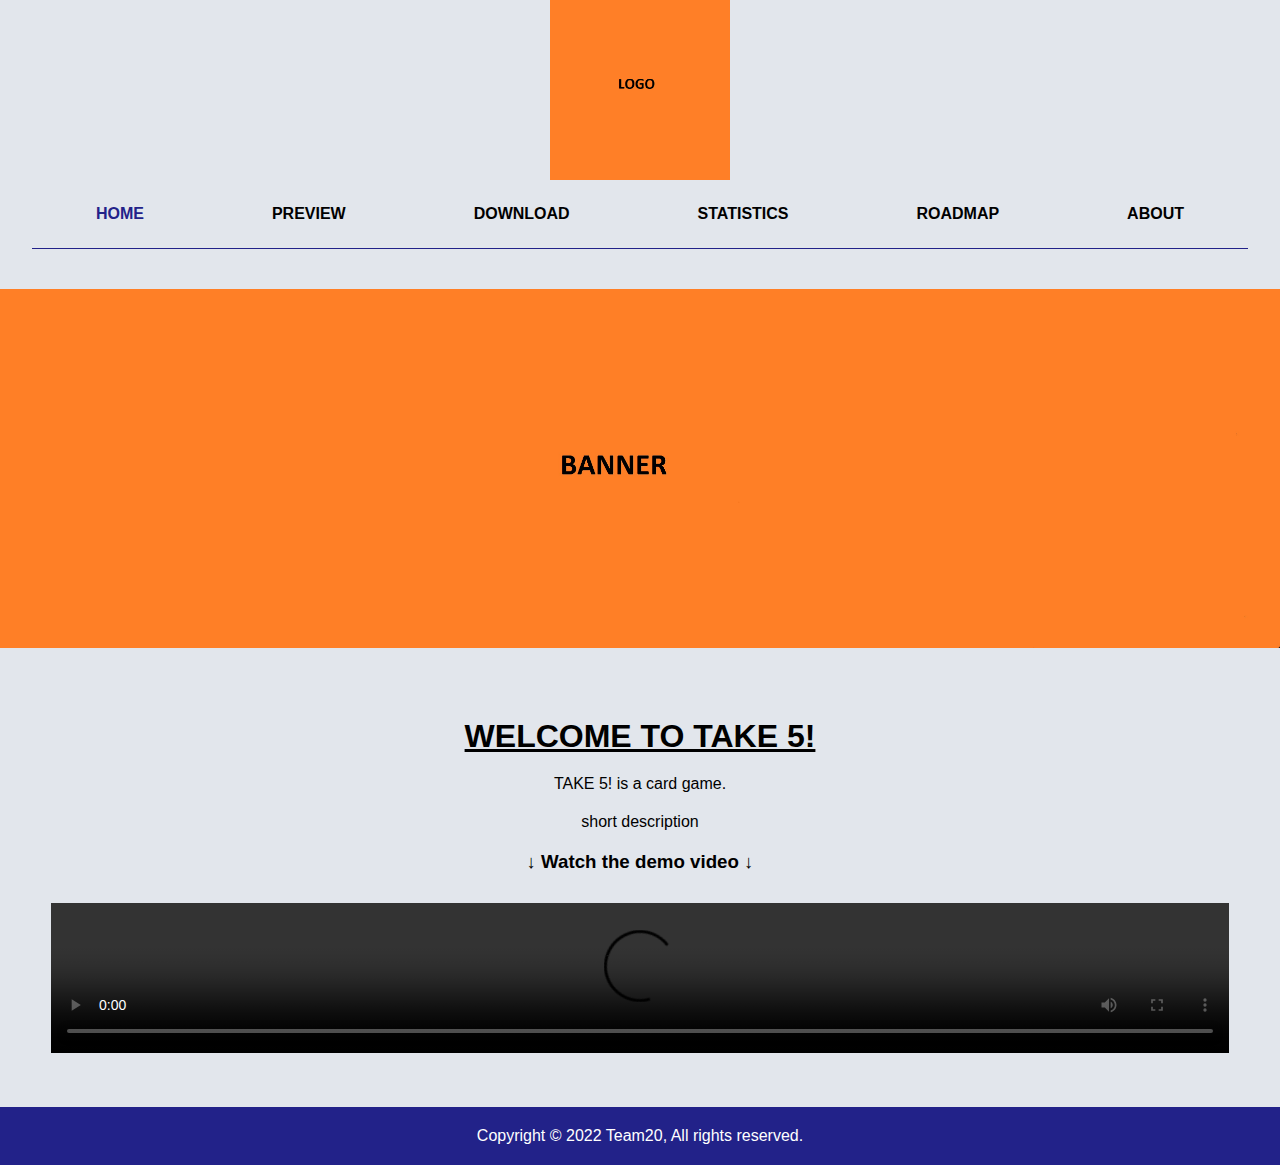
==== Integration 2 - TAKE5 - Website/index.html @ 984772c2 "first blueprint of the website, more like a template" ====
<!DOCTYPE html>
<html lang="en">
<head>
    <meta charset="UTF-8">
    <title>Home - TAKE5!</title>
    <link rel="stylesheet" href="CSS/stylesheet.css">
    <link rel="icon" href="MEDIA/layout/favicon.ico">
    <script src="JavaScript/main_script.js"></script>
</head>

<body>

<header>
    <img class="logo" src="MEDIA/layout/logo.png" alt="Website logo">
    <nav>
        <ul>
            <li><a href="index.html" class="current">HOME</a></li>
            <li><a href="HTML/preview.html">PREVIEW</a></li>
            <li><a href="HTML/download.html">DOWNLOAD</a></li>
            <li><a href="HTML/statistics.html">STATISTICS</a></li>
            <li><a href="HTML/roadmap.html">ROADMAP</a></li>
            <li><a href="HTML/about.html">ABOUT</a></li>
        </ul>
    </nav>
</header>

<img class="banner" src="MEDIA/layout/home-banner.jpg" alt="Website banner"/>

<main class="centered">
    <h1>WELCOME TO TAKE 5!</h1>
    <p>TAKE 5! is a card game. </p>
    <p>short description</p>
    <h3>&#8595; Watch the demo video &#8595;</h3>
    <video controls src="MEDIA/videos/home-demo-video.mp4"></video>
</main>

<footer>
    Copyright &copy; 2022 Team20, All rights reserved.
</footer>

</body>
</html>
---- Integration 2 - TAKE5 - Website/CSS/stylesheet.css ----
/* WEBSITE THEME */

* {
    font-family: sans-serif;
    margin: 0;
}

body {
    background-color: #e2e6ec;
    display: flex;
    flex-direction: column;
    min-height: 100vh;
}

main {
    margin: 20px;
}

section {
    margin: 25px;
}

h1, h2 {
    text-decoration: underline;
    margin: 10px;
}

h3 {
    margin-top: 10px;
}

p {
    padding: 10px 5%;
    max-width: 1800px;
}

a {
    text-decoration: none;
    font-weight: bold;
    color: black;
}

.centered {
    text-align: center;
}

.flex-container {
    justify-content: space-around;
    display: flex;
    flex-wrap: wrap;
}

.article {
    margin: 0 auto;
    width: 95%;
    max-width: 1000px;
}

/* ----------------------------------------------------------------------------------------------------------------- */
/* LOGO & NAVIGATION & FOOTER*/

.logo {
    margin: auto;
    display: block;
    width: 180px;
}

nav ul {
    list-style-type: none;
    display: flex;
    padding: 25px 0;
    margin: auto;
    justify-content: space-around;
    border-bottom: #222289 solid 1px;
    width: 95%;
    max-width: 1900px;
}

nav a {
    padding: 15px;
    border-radius: 50% 10% / 100%;
}

nav a:hover {
    color: darkorange;
}

nav .current {
    color: #222289;
}

footer {
    margin-top: auto; /* this puts the footer always at the bottom of the screen */
    background-color: #222289;
    color: white;
    text-align: center;
    padding-top: 20px;
    padding-bottom: 20px;
}

/* ----------------------------------------------------------------------------------------------------------------- */
/* HOME PAGE */

.banner {
    margin: 40px auto;
    width: 100%;
}

video {
    margin: 30px;
    height: auto;
    width: 95%;
    max-width: 1800px;
}

/* ----------------------------------------------------------------------------------------------------------------- */
/* PREVIEW PAGE */

.preview-img {
    width: 100%;
    max-width: 600px;
    height: auto;
}

/* ----------------------------------------------------------------------------------------------------------------- */
/* DOWNLOAD PAGE */

.flex-centered {
    display: flex;
    justify-content: center;
}

button {
    background-color: #222289;
    border: 1px solid;
    color: white;
    font-weight: 550;
    padding: 20px 30px;
    cursor: pointer;
    font-size: 25px;
    border-radius: 100px;
    box-shadow: 2px 4px 8px 0 rgba(0, 0, 0, 0.4);
}

button:hover {
    background-color: darkorange;
    color: black;
}

.indented {
    padding: 0 0 0 35px;
}

section a {
    color: #0645AD;
    font-weight: normal;
}

section a:hover {
    text-decoration: underline;
}

article {
    margin: 50px 0;
}

code {
    display: block;
    background-color: #041421;
    max-width: 585px;
    color: yellow;
    font-family: monospace;
    padding: 5px;
    margin: 5px 0;
    border-radius: 10px;
    border: 1px solid dimgray;
    white-space: nowrap;
    overflow: auto;
    -ms-overflow-style: none; /* for Internet Explorer, Edge */
    overflow-y: scroll;
}

code::-webkit-scrollbar {
    display: none; /* for Chrome, Safari, and Opera */
}

/* ----------------------------------------------------------------------------------------------------------------- */
/* STATISTICS PAGE */

.login-page {
    width: 360px;
    padding: 8% 0 0;
    margin: auto;
}

.form {
    position: relative;
    z-index: 1;
    background: #FFFFFF;
    max-width: 360px;
    margin: 0 auto 100px;
    padding: 45px;
    text-align: center;
    box-shadow: 0 0 20px 0 rgba(0, 0, 0, 0.2), 0 5px 5px 0 rgba(0, 0, 0, 0.24);
}

.form input {
    font-family: sans-serif;
    outline: 0;
    background: #f2f2f2;
    width: 100%;
    border: 0;
    margin: 0 0 15px;
    padding: 15px;
    box-sizing: border-box;
    font-size: 14px;
}

.form button {
    font-family: sans-serif;
    text-transform: uppercase;
    outline: 0;
    background: #222289;
    width: 100%;
    border: 0;
    padding: 15px;
    color: white;
    font-size: 14px;
    cursor: pointer;
}

.form button:hover, .form button:active, .form button:focus {
    background: darkorange;
    color: black;
}

/* ----------------------------------------------------------------------------------------------------------------- */
/* ROADMAP PAGE */

h5 {
    text-align : center;
}

/* ----------------------------------------------------------------------------------------------------------------- */
/* ABOUT PAGE */

figure {
    box-shadow: 0 4px 8px 0 rgba(0, 0, 0, 0.2);
    border: 1px solid;
    margin: 1em;
}

figure img {
    width: 100%;
    max-width: 350px;
    height: auto;
}

figcaption h3 {
    padding: 10px;
    color: black;
}

figcaption {
    color: dimgray;
    padding-bottom: 15px;
    text-align: center;
}

q {
    display: block;
    box-sizing: border-box;
    max-width: 350px;
    padding: 15px;
    height: auto;
}

/* ----------------------------------------------------------------------------------------------------------------- */
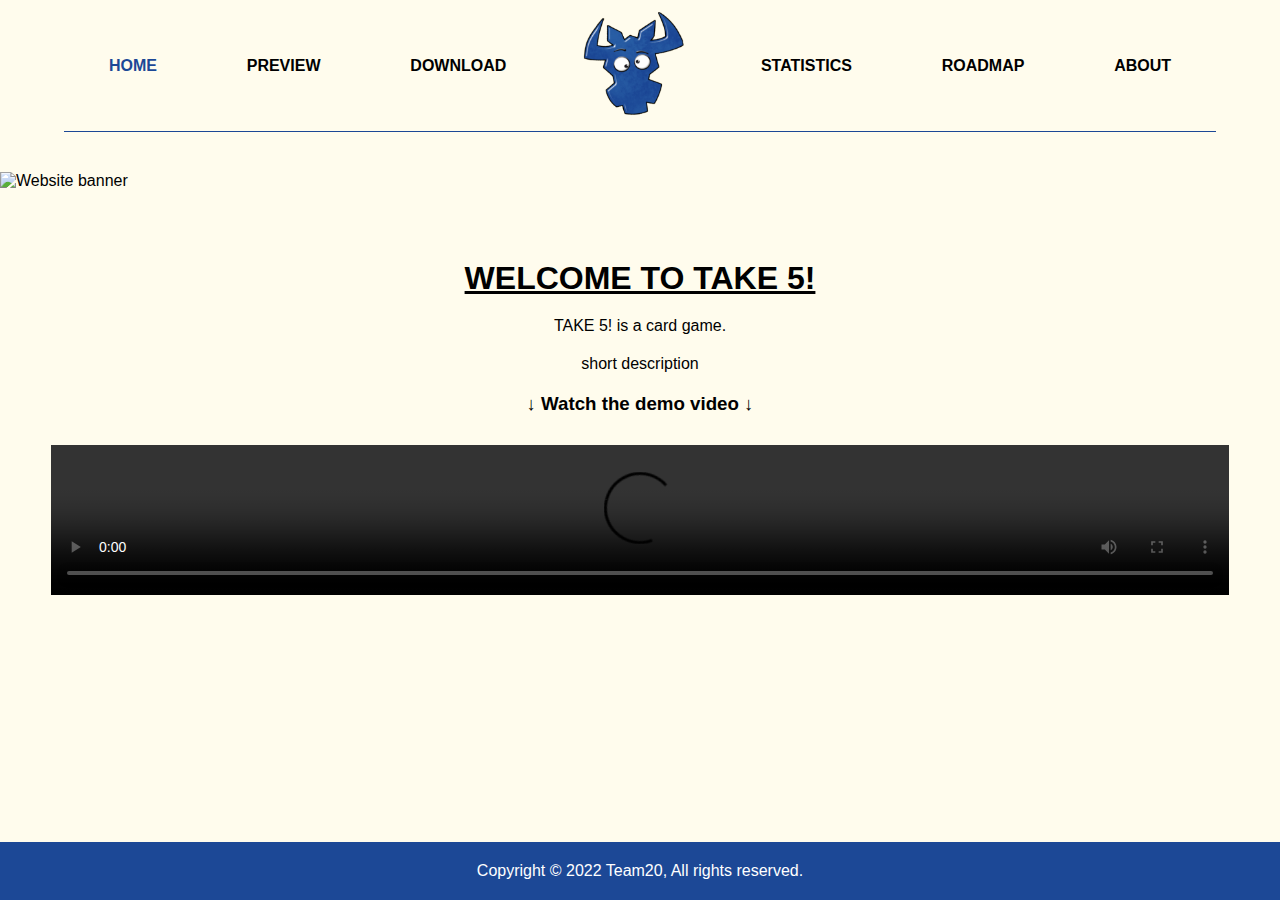
==== commit 313844d7: "images / theme / css" ====
--- a/Integration 2 - TAKE5 - Website/index.html
+++ b/Integration 2 - TAKE5 - Website/index.html
@@ -4,19 +4,20 @@
     <meta charset="UTF-8">
     <title>Home - TAKE5!</title>
     <link rel="stylesheet" href="CSS/stylesheet.css">
-    <link rel="icon" href="MEDIA/layout/favicon.ico">
+    <link rel="icon" href="MEDIA/layout/favicon-yellow.png">
     <script src="JavaScript/main_script.js"></script>
 </head>
 
 <body>
 
 <header>
-    <img class="logo" src="MEDIA/layout/logo.png" alt="Website logo">
     <nav>
         <ul>
+
             <li><a href="index.html" class="current">HOME</a></li>
             <li><a href="HTML/preview.html">PREVIEW</a></li>
             <li><a href="HTML/download.html">DOWNLOAD</a></li>
+            <li><img class="logo" src="MEDIA/layout/logo.png" alt="Website logo"></li>
             <li><a href="HTML/statistics.html">STATISTICS</a></li>
             <li><a href="HTML/roadmap.html">ROADMAP</a></li>
             <li><a href="HTML/about.html">ABOUT</a></li>
@@ -24,14 +25,14 @@
     </nav>
 </header>
 
-<img class="banner" src="MEDIA/layout/home-banner.jpg" alt="Website banner"/>
+<img class="banner" src="MEDIA/layout/home-banner.png" alt="Website banner"/>
 
 <main class="centered">
     <h1>WELCOME TO TAKE 5!</h1>
     <p>TAKE 5! is a card game. </p>
     <p>short description</p>
     <h3>&#8595; Watch the demo video &#8595;</h3>
-    <video controls src="MEDIA/videos/home-demo-video.mp4"></video>
+    <video controls src="MEDIA/"></video>
 </main>
 
 <footer>
--- a/Integration 2 - TAKE5 - Website/CSS/stylesheet.css
+++ b/Integration 2 - TAKE5 - Website/CSS/stylesheet.css
@@ -6,7 +6,7 @@
 }
 
 body {
-    background-color: #e2e6ec;
+    background-color: #fffced;
     display: flex;
     flex-direction: column;
     min-height: 100vh;
@@ -62,36 +62,43 @@
 .logo {
     margin: auto;
     display: block;
-    width: 180px;
-}
+    width: 115px;
+}
+
 
 nav ul {
     list-style-type: none;
     display: flex;
-    padding: 25px 0;
-    margin: auto;
-    justify-content: space-around;
-    border-bottom: #222289 solid 1px;
-    width: 95%;
+    padding: 10px 0;
+    margin: auto;
+    /*justify-content: space-around;*/
+    border-bottom: #1c4896 solid 1px;
+    width: 90%;
     max-width: 1900px;
 }
 
+nav ul li {
+    margin: auto;
+}
+
 nav a {
-    padding: 15px;
-    border-radius: 50% 10% / 100%;
+    padding: 20px;
+    /*border-radius: 50% 10% / 100%;*/
 }
 
 nav a:hover {
-    color: darkorange;
+    background-color: #a6a8ae;
+    color: white;
+    border-radius: 70px;
 }
 
 nav .current {
-    color: #222289;
+    color: #1c4896;
 }
 
 footer {
     margin-top: auto; /* this puts the footer always at the bottom of the screen */
-    background-color: #222289;
+    background-color: #1c4896;
     color: white;
     text-align: center;
     padding-top: 20px;
@@ -131,9 +138,9 @@
 }
 
 button {
-    background-color: #222289;
+    background-color: #f1ce39;
+    color: black;
     border: 1px solid;
-    color: white;
     font-weight: 550;
     padding: 20px 30px;
     cursor: pointer;
@@ -143,8 +150,8 @@
 }
 
 button:hover {
-    background-color: darkorange;
-    color: black;
+    background-color: #1c4896;
+    color: white;
 }
 
 .indented {
@@ -152,7 +159,7 @@
 }
 
 section a {
-    color: #0645AD;
+    color: #1c4896;
     font-weight: normal;
 }
 
@@ -166,9 +173,9 @@
 
 code {
     display: block;
-    background-color: #041421;
+    background-color: black;
     max-width: 585px;
-    color: yellow;
+    color: #f1ce39;
     font-family: monospace;
     padding: 5px;
     margin: 5px 0;
@@ -220,25 +227,25 @@
     font-family: sans-serif;
     text-transform: uppercase;
     outline: 0;
-    background: #222289;
+    background: #f1ce39;
+    color: black;
     width: 100%;
     border: 0;
     padding: 15px;
-    color: white;
     font-size: 14px;
     cursor: pointer;
 }
 
 .form button:hover, .form button:active, .form button:focus {
-    background: darkorange;
-    color: black;
+    background: #1c4896;
+    color: white;
 }
 
 /* ----------------------------------------------------------------------------------------------------------------- */
 /* ROADMAP PAGE */
 
 h5 {
-    text-align : center;
+    text-align: center;
 }
 
 /* ----------------------------------------------------------------------------------------------------------------- */
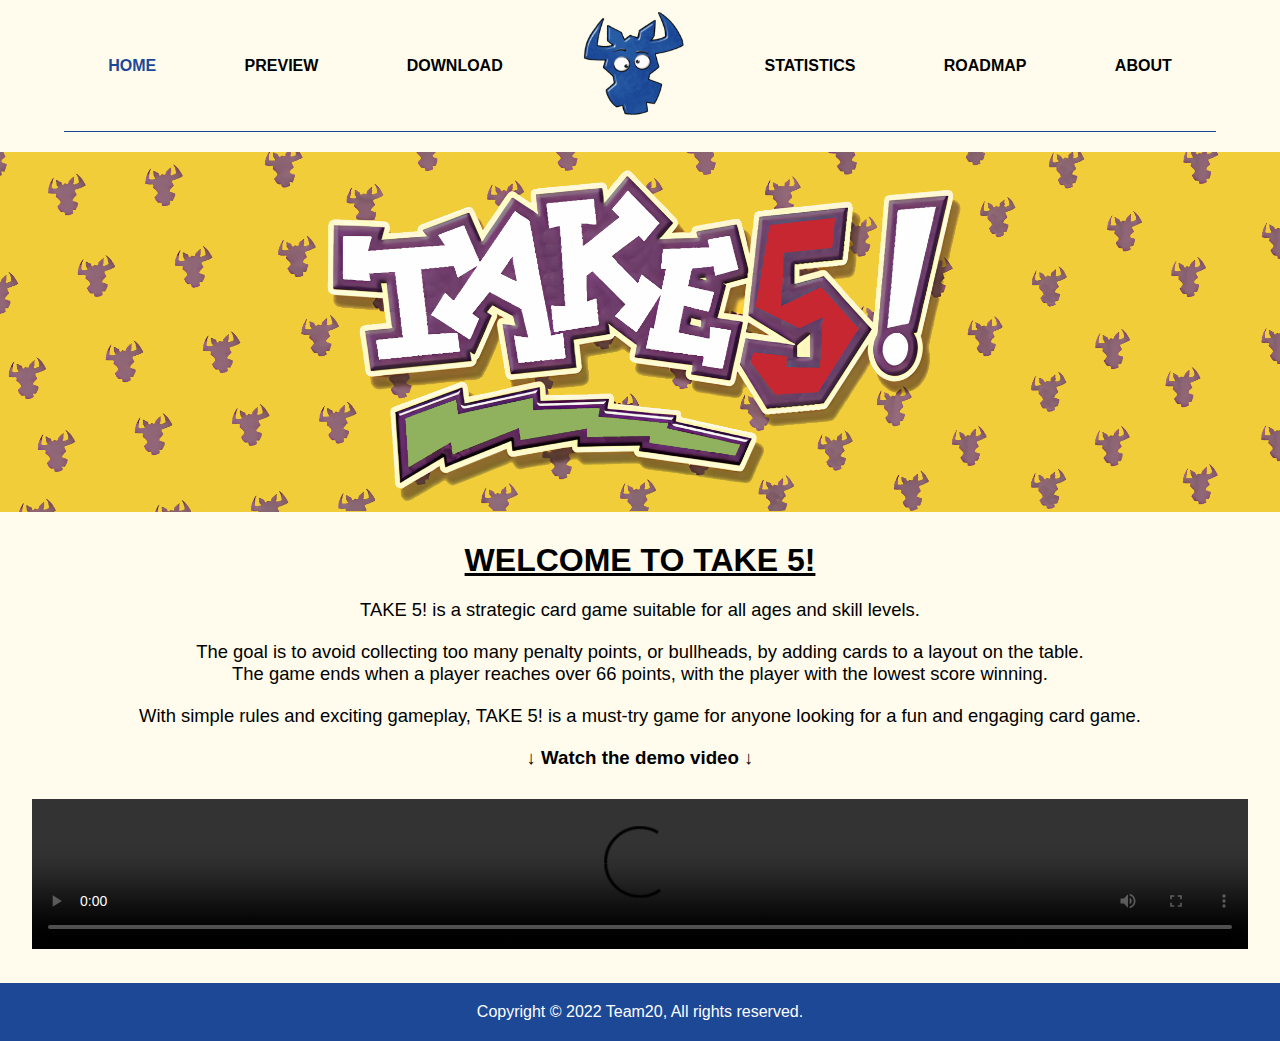
==== commit 7814b89d: "a little bit of padding adjustments" ====
--- a/Integration 2 - TAKE5 - Website/index.html
+++ b/Integration 2 - TAKE5 - Website/index.html
@@ -13,11 +13,10 @@
 <header>
     <nav>
         <ul>
-
             <li><a href="index.html" class="current">HOME</a></li>
             <li><a href="HTML/preview.html">PREVIEW</a></li>
             <li><a href="HTML/download.html">DOWNLOAD</a></li>
-            <li><img class="logo" src="MEDIA/layout/logo.png" alt="Website logo"></li>
+            <li><img class="logo" src="MEDIA/layout/logo.png" alt="Website l    ogo"></li>
             <li><a href="HTML/statistics.html">STATISTICS</a></li>
             <li><a href="HTML/roadmap.html">ROADMAP</a></li>
             <li><a href="HTML/about.html">ABOUT</a></li>
@@ -29,8 +28,10 @@
 
 <main class="centered">
     <h1>WELCOME TO TAKE 5!</h1>
-    <p>TAKE 5! is a card game. </p>
-    <p>short description</p>
+    <p>TAKE 5! is a strategic card game suitable for all ages and skill levels.</p>
+    <p>The goal is to avoid collecting too many penalty points, or bullheads, by adding cards to a layout on the
+        table. <br> The game ends when a player reaches over 66 points, with the player with the lowest score winning.</p>
+    <p>With simple rules and exciting gameplay, TAKE 5! is a must-try game for anyone looking for a fun and engaging card game.</p>
     <h3>&#8595; Watch the demo video &#8595;</h3>
     <video controls src="MEDIA/"></video>
 </main>
--- a/Integration 2 - TAKE5 - Website/CSS/stylesheet.css
+++ b/Integration 2 - TAKE5 - Website/CSS/stylesheet.css
@@ -12,15 +12,20 @@
     min-height: 100vh;
 }
 
-main {
-    margin: 20px;
-}
+/*main {*/
+/*    margin: 20px;*/
+/*}*/
 
 section {
     margin: 25px;
 }
 
-h1, h2 {
+h1 {
+    text-decoration: underline;
+    margin: 10px;
+}
+
+h2 {
     text-decoration: underline;
     margin: 10px;
 }
@@ -42,6 +47,10 @@
 
 .centered {
     text-align: center;
+}
+
+.centered p {
+    font-size: 115%;
 }
 
 .flex-container {
@@ -82,14 +91,13 @@
 }
 
 nav a {
-    padding: 20px;
-    /*border-radius: 50% 10% / 100%;*/
+    padding: 15px;
 }
 
 nav a:hover {
-    background-color: #a6a8ae;
-    color: white;
-    border-radius: 70px;
+    background-color: #785071;
+    color: white;
+    border-radius: 50px;
 }
 
 nav .current {
@@ -109,7 +117,8 @@
 /* HOME PAGE */
 
 .banner {
-    margin: 40px auto;
+    margin-top: 20px;
+    margin-bottom: 20px;
     width: 100%;
 }
 
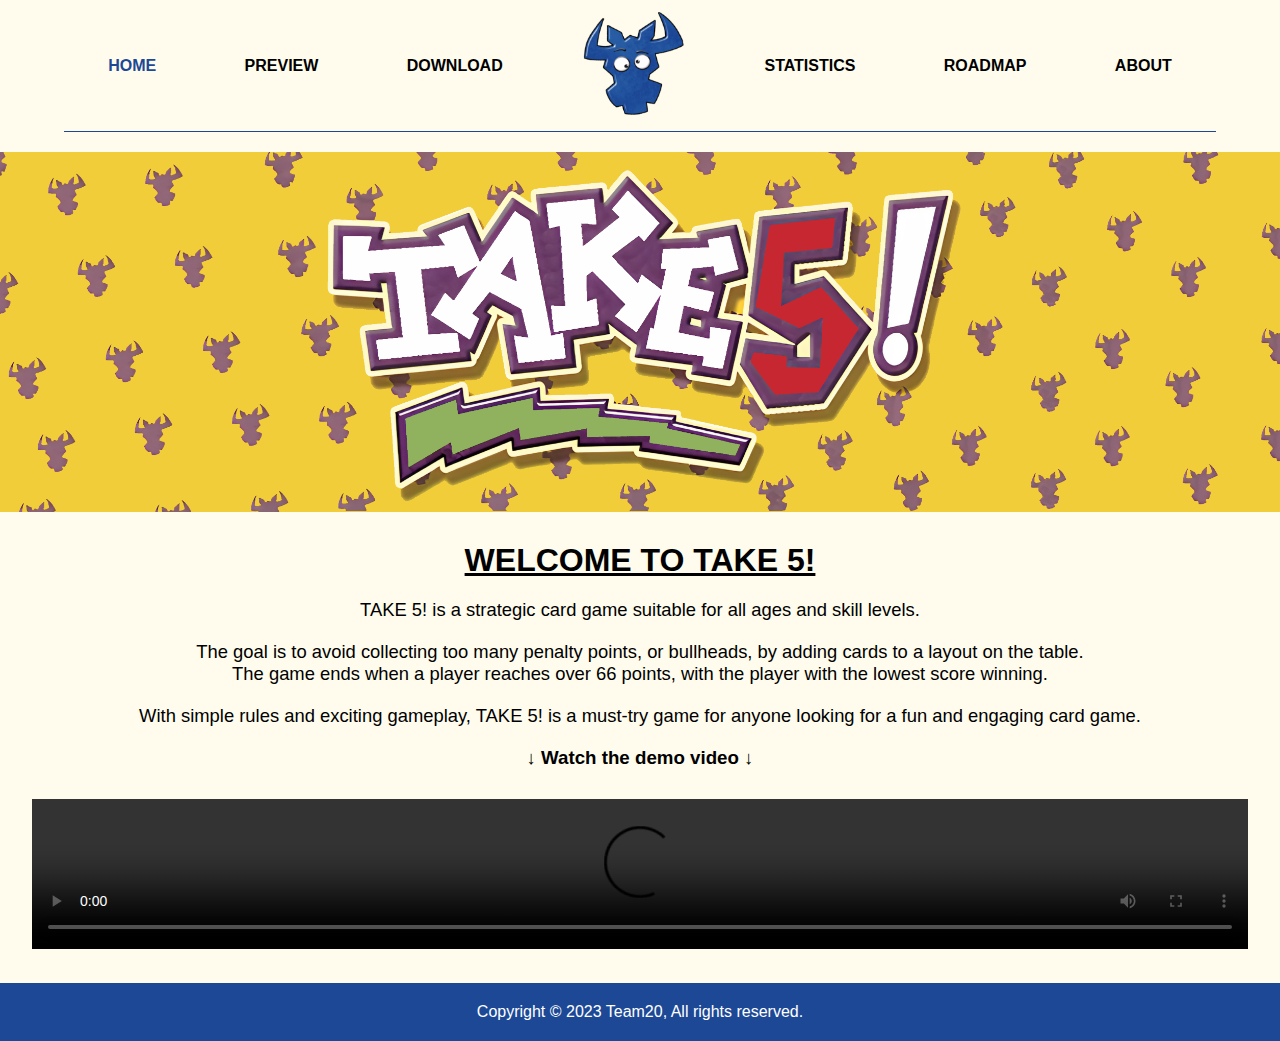
==== commit 9aa34e93: "cropped all cards + website footer" ====
--- a/Integration 2 - TAKE5 - Website/index.html
+++ b/Integration 2 - TAKE5 - Website/index.html
@@ -37,7 +37,7 @@
 </main>
 
 <footer>
-    Copyright &copy; 2022 Team20, All rights reserved.
+    Copyright &copy; 2023 Team20, All rights reserved.
 </footer>
 
 </body>
--- a/Integration 2 - TAKE5 - Website/CSS/stylesheet.css
+++ b/Integration 2 - TAKE5 - Website/CSS/stylesheet.css
@@ -264,29 +264,32 @@
     box-shadow: 0 4px 8px 0 rgba(0, 0, 0, 0.2);
     border: 1px solid;
     margin: 1em;
+    width: auto;
+    height: auto;
 }
 
 figure img {
-    width: 100%;
-    max-width: 350px;
-    height: auto;
+    width: 290px;
+    height: auto;
+    justify-content: center;
 }
 
 figcaption h3 {
     padding: 10px;
+    margin: 0;
     color: black;
 }
 
 figcaption {
     color: dimgray;
-    padding-bottom: 15px;
+    padding-bottom: 5px;
     text-align: center;
 }
 
 q {
     display: block;
     box-sizing: border-box;
-    max-width: 350px;
+    max-width: 290px;
     padding: 15px;
     height: auto;
 }
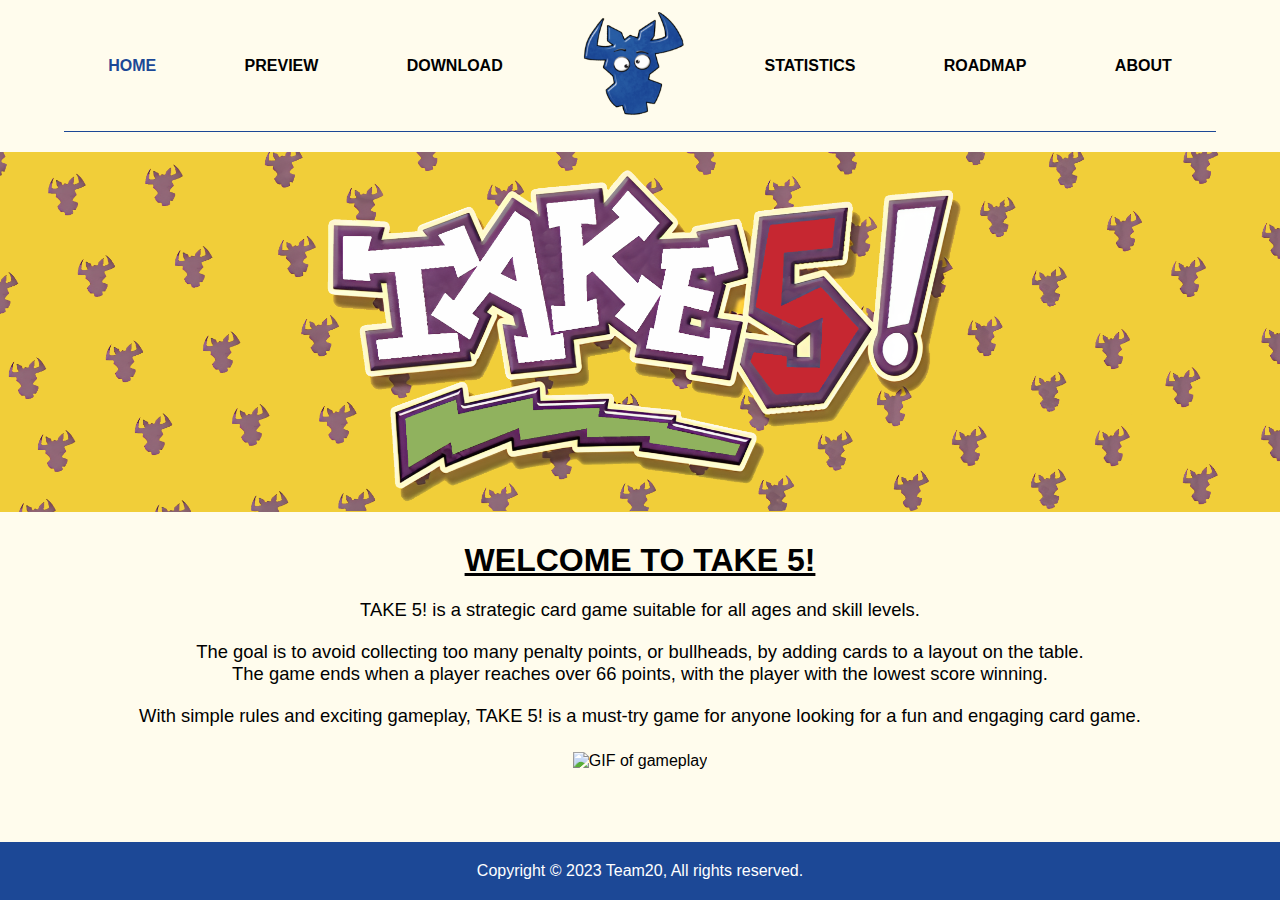
==== commit bc353416: "Game: spacing & sizing / Website: hover, images, padding" ====
--- a/Integration 2 - TAKE5 - Website/index.html
+++ b/Integration 2 - TAKE5 - Website/index.html
@@ -30,10 +30,11 @@
     <h1>WELCOME TO TAKE 5!</h1>
     <p>TAKE 5! is a strategic card game suitable for all ages and skill levels.</p>
     <p>The goal is to avoid collecting too many penalty points, or bullheads, by adding cards to a layout on the
-        table. <br> The game ends when a player reaches over 66 points, with the player with the lowest score winning.</p>
-    <p>With simple rules and exciting gameplay, TAKE 5! is a must-try game for anyone looking for a fun and engaging card game.</p>
-    <h3>&#8595; Watch the demo video &#8595;</h3>
-    <video controls src="MEDIA/"></video>
+        table. <br> The game ends when a player reaches over 66 points, with the player with the lowest score winning.
+    </p>
+    <p>With simple rules and exciting gameplay, TAKE 5! is a must-try game for anyone looking for a fun and engaging
+        card game.</p>
+    <img class="gif" src="MEDIA/video/home-gif.gif" alt="GIF of gameplay"/>
 </main>
 
 <footer>
--- a/Integration 2 - TAKE5 - Website/CSS/stylesheet.css
+++ b/Integration 2 - TAKE5 - Website/CSS/stylesheet.css
@@ -12,10 +12,6 @@
     min-height: 100vh;
 }
 
-/*main {*/
-/*    margin: 20px;*/
-/*}*/
-
 section {
     margin: 25px;
 }
@@ -65,6 +61,15 @@
     max-width: 1000px;
 }
 
+.hover-zoom {
+    transition: transform .3s;
+}
+
+.hover-zoom:hover {
+    transform: scale(1.1);
+    transform-origin: center;
+}
+
 /* ----------------------------------------------------------------------------------------------------------------- */
 /* LOGO & NAVIGATION & FOOTER*/
 
@@ -72,8 +77,13 @@
     margin: auto;
     display: block;
     width: 115px;
-}
-
+    transition: transform .3s;
+}
+
+.logo:hover {
+    transform: scale(1.05);
+    transform-origin: center;
+}
 
 nav ul {
     list-style-type: none;
@@ -120,22 +130,41 @@
     margin-top: 20px;
     margin-bottom: 20px;
     width: 100%;
-}
-
-video {
-    margin: 30px;
-    height: auto;
-    width: 95%;
-    max-width: 1800px;
+    transition: transform .3s;
+
+}
+
+.banner:hover {
+    transform: scale(1.01);
+    transform-origin: center;
+}
+
+.gif {
+    margin: 15px;
+    width: 85%;
+    transition: transform .3s;
+}
+
+.gif:hover {
+    transform: scale(1.01);
+    transform-origin: center;
 }
 
 /* ----------------------------------------------------------------------------------------------------------------- */
 /* PREVIEW PAGE */
 
 .preview-img {
-    width: 100%;
+    width: 90%;
     max-width: 600px;
     height: auto;
+    padding: 20px;
+    border-radius: 8%;
+    transition: transform .3s;
+}
+
+.preview-img:hover {
+    transform: scale(1.1);
+    transform-origin: center;
 }
 
 /* ----------------------------------------------------------------------------------------------------------------- */
@@ -253,8 +282,8 @@
 /* ----------------------------------------------------------------------------------------------------------------- */
 /* ROADMAP PAGE */
 
-h5 {
-    text-align: center;
+.roadmap {
+    padding-left: 240px;
 }
 
 /* ----------------------------------------------------------------------------------------------------------------- */
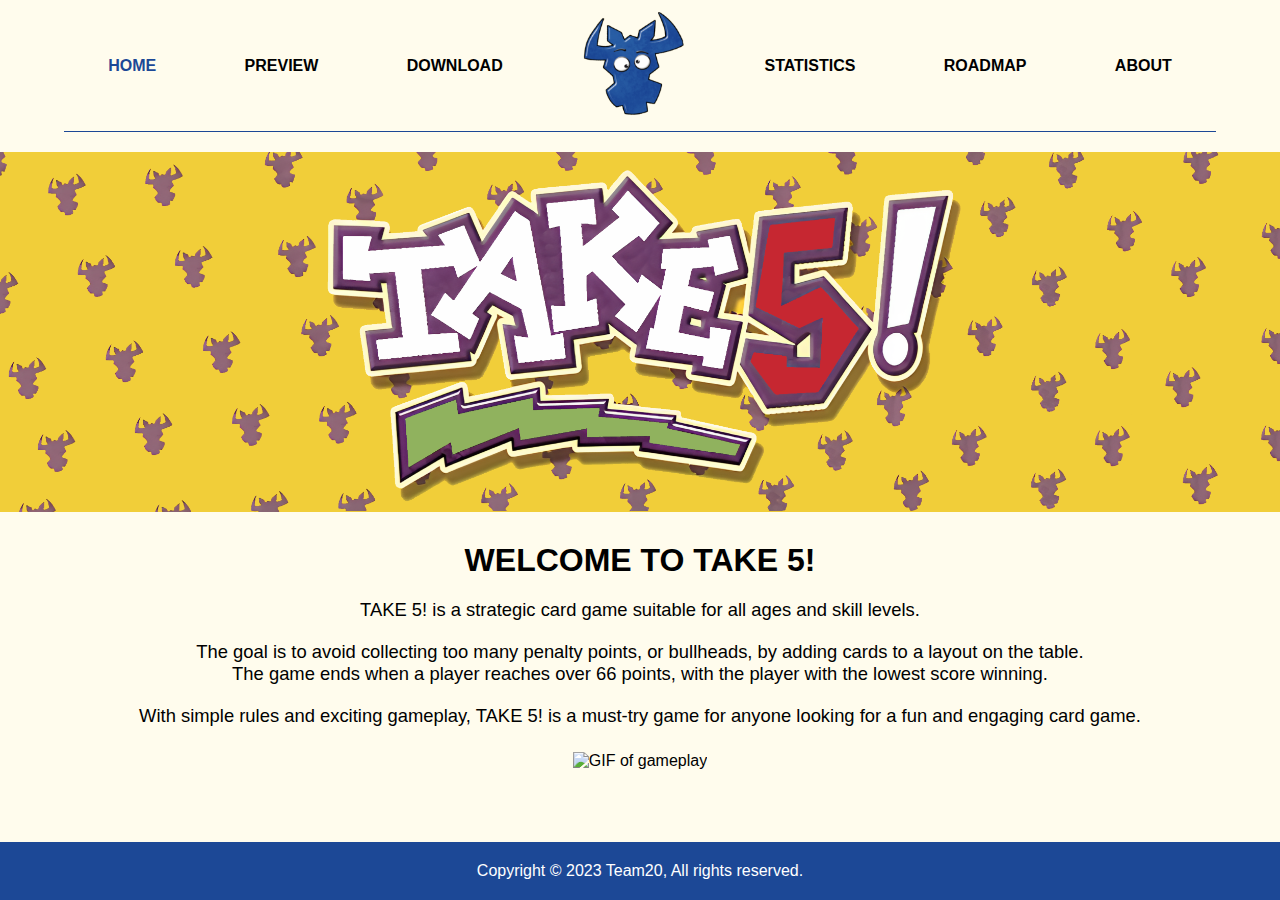
==== commit 3bb4e84a: "JavaScript" ====
--- a/Integration 2 - TAKE5 - Website/index.html
+++ b/Integration 2 - TAKE5 - Website/index.html
@@ -5,7 +5,6 @@
     <title>Home - TAKE5!</title>
     <link rel="stylesheet" href="CSS/stylesheet.css">
     <link rel="icon" href="MEDIA/layout/favicon-yellow.png">
-    <script src="JavaScript/main_script.js"></script>
 </head>
 
 <body>
@@ -34,7 +33,7 @@
     </p>
     <p>With simple rules and exciting gameplay, TAKE 5! is a must-try game for anyone looking for a fun and engaging
         card game.</p>
-    <img class="gif" src="MEDIA/video/home-gif.gif" alt="GIF of gameplay"/>
+    <img class="gif" src="MEDIA/layout/animation.gif" alt="GIF of gameplay"/>
 </main>
 
 <footer>
--- a/Integration 2 - TAKE5 - Website/CSS/stylesheet.css
+++ b/Integration 2 - TAKE5 - Website/CSS/stylesheet.css
@@ -17,14 +17,13 @@
 }
 
 h1 {
-    text-decoration: underline;
     margin: 10px;
 }
 
 h2 {
-    text-decoration: underline;
     margin: 10px;
 }
+
 
 h3 {
     margin-top: 10px;
@@ -62,7 +61,7 @@
 }
 
 .hover-zoom {
-    transition: transform .3s;
+    transition: transform .25s ease-in-out;
 }
 
 .hover-zoom:hover {
@@ -77,7 +76,7 @@
     margin: auto;
     display: block;
     width: 115px;
-    transition: transform .3s;
+    transition: transform .3s ease-in-out;
 }
 
 .logo:hover {
@@ -90,7 +89,6 @@
     display: flex;
     padding: 10px 0;
     margin: auto;
-    /*justify-content: space-around;*/
     border-bottom: #1c4896 solid 1px;
     width: 90%;
     max-width: 1900px;
@@ -115,7 +113,7 @@
 }
 
 footer {
-    margin-top: auto; /* this puts the footer always at the bottom of the screen */
+    margin-top: auto;
     background-color: #1c4896;
     color: white;
     text-align: center;
@@ -131,7 +129,6 @@
     margin-bottom: 20px;
     width: 100%;
     transition: transform .3s;
-
 }
 
 .banner:hover {
@@ -192,10 +189,6 @@
     color: white;
 }
 
-.indented {
-    padding: 0 0 0 35px;
-}
-
 section a {
     color: #1c4896;
     font-weight: normal;
@@ -218,15 +211,7 @@
     padding: 5px;
     margin: 5px 0;
     border-radius: 10px;
-    border: 1px solid dimgray;
-    white-space: nowrap;
-    overflow: auto;
-    -ms-overflow-style: none; /* for Internet Explorer, Edge */
-    overflow-y: scroll;
-}
-
-code::-webkit-scrollbar {
-    display: none; /* for Chrome, Safari, and Opera */
+    border: 1px solid black;
 }
 
 /* ----------------------------------------------------------------------------------------------------------------- */
@@ -239,13 +224,8 @@
 }
 
 .form {
-    position: relative;
-    z-index: 1;
     background: #FFFFFF;
-    max-width: 360px;
-    margin: 0 auto 100px;
     padding: 45px;
-    text-align: center;
     box-shadow: 0 0 20px 0 rgba(0, 0, 0, 0.2), 0 5px 5px 0 rgba(0, 0, 0, 0.24);
 }
 
@@ -269,6 +249,7 @@
     color: black;
     width: 100%;
     border: 0;
+    margin-top: 10px;
     padding: 15px;
     font-size: 14px;
     cursor: pointer;
@@ -277,6 +258,30 @@
 .form button:hover, .form button:active, .form button:focus {
     background: #1c4896;
     color: white;
+}
+
+/* ----------------------------------------------------------------------------------------------------------------- */
+/* STATISTICS-LANDING PAGE */
+
+form {
+    display: flex;
+    flex-direction: column;
+    max-width: 300px;
+    margin: 0 auto;
+}
+
+div {
+    margin-bottom: 30px;
+}
+
+label {
+    margin-right: 10px;
+}
+
+input,
+select {
+    padding: 10px;
+    margin-bottom: 10px;
 }
 
 /* ----------------------------------------------------------------------------------------------------------------- */
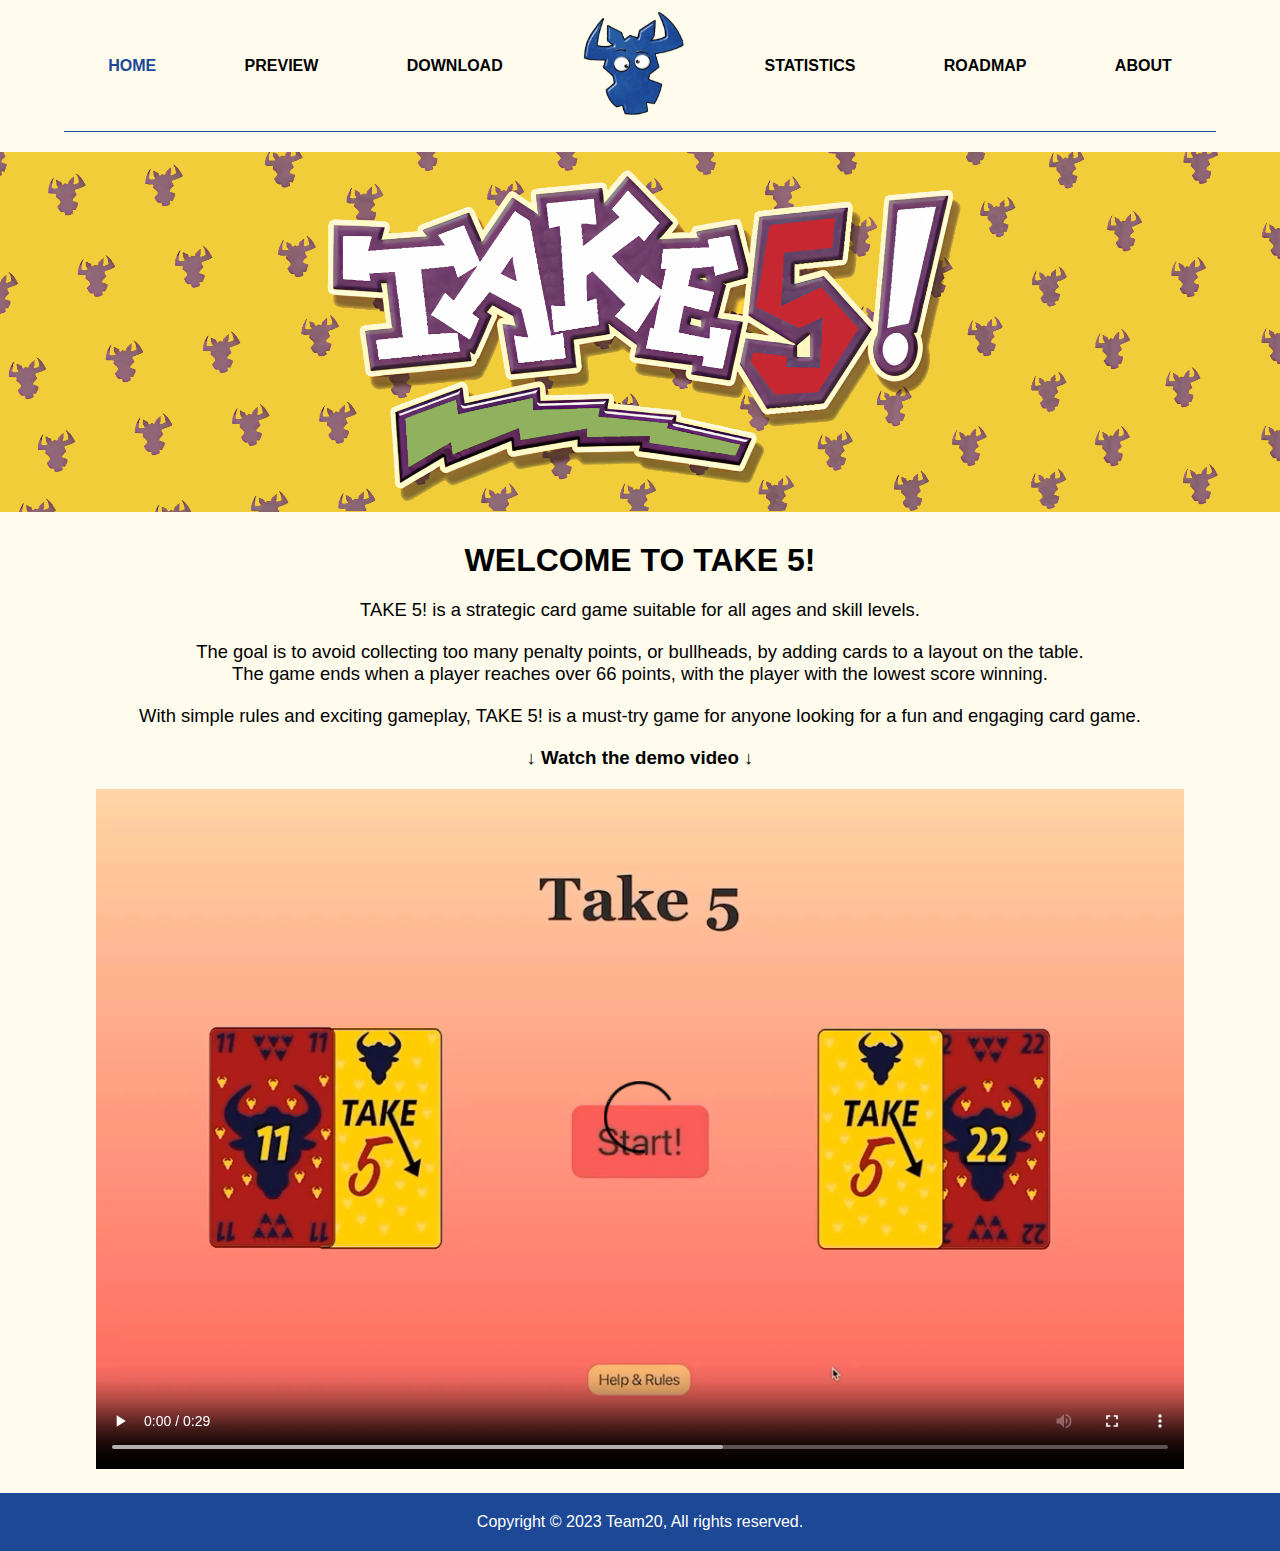
==== commit 69965060: "video and new game available to download" ====
--- a/Integration 2 - TAKE5 - Website/index.html
+++ b/Integration 2 - TAKE5 - Website/index.html
@@ -2,7 +2,7 @@
 <html lang="en">
 <head>
     <meta charset="UTF-8">
-    <title>Home - TAKE5!</title>
+    <title>Home - TAKE 5!</title>
     <link rel="stylesheet" href="CSS/stylesheet.css">
     <link rel="icon" href="MEDIA/layout/favicon-yellow.png">
 </head>
@@ -33,7 +33,9 @@
     </p>
     <p>With simple rules and exciting gameplay, TAKE 5! is a must-try game for anyone looking for a fun and engaging
         card game.</p>
-    <img class="gif" src="MEDIA/layout/animation.gif" alt="GIF of gameplay"/>
+    <h3>&#8595; Watch the demo video &#8595;</h3>
+
+    <video controls src="MEDIA/video/demo.mp4"></video>
 </main>
 
 <footer>
--- a/Integration 2 - TAKE5 - Website/CSS/stylesheet.css
+++ b/Integration 2 - TAKE5 - Website/CSS/stylesheet.css
@@ -136,13 +136,13 @@
     transform-origin: center;
 }
 
-.gif {
-    margin: 15px;
+video {
+    margin: 20px;
     width: 85%;
     transition: transform .3s;
 }
 
-.gif:hover {
+video:hover {
     transform: scale(1.01);
     transform-origin: center;
 }
